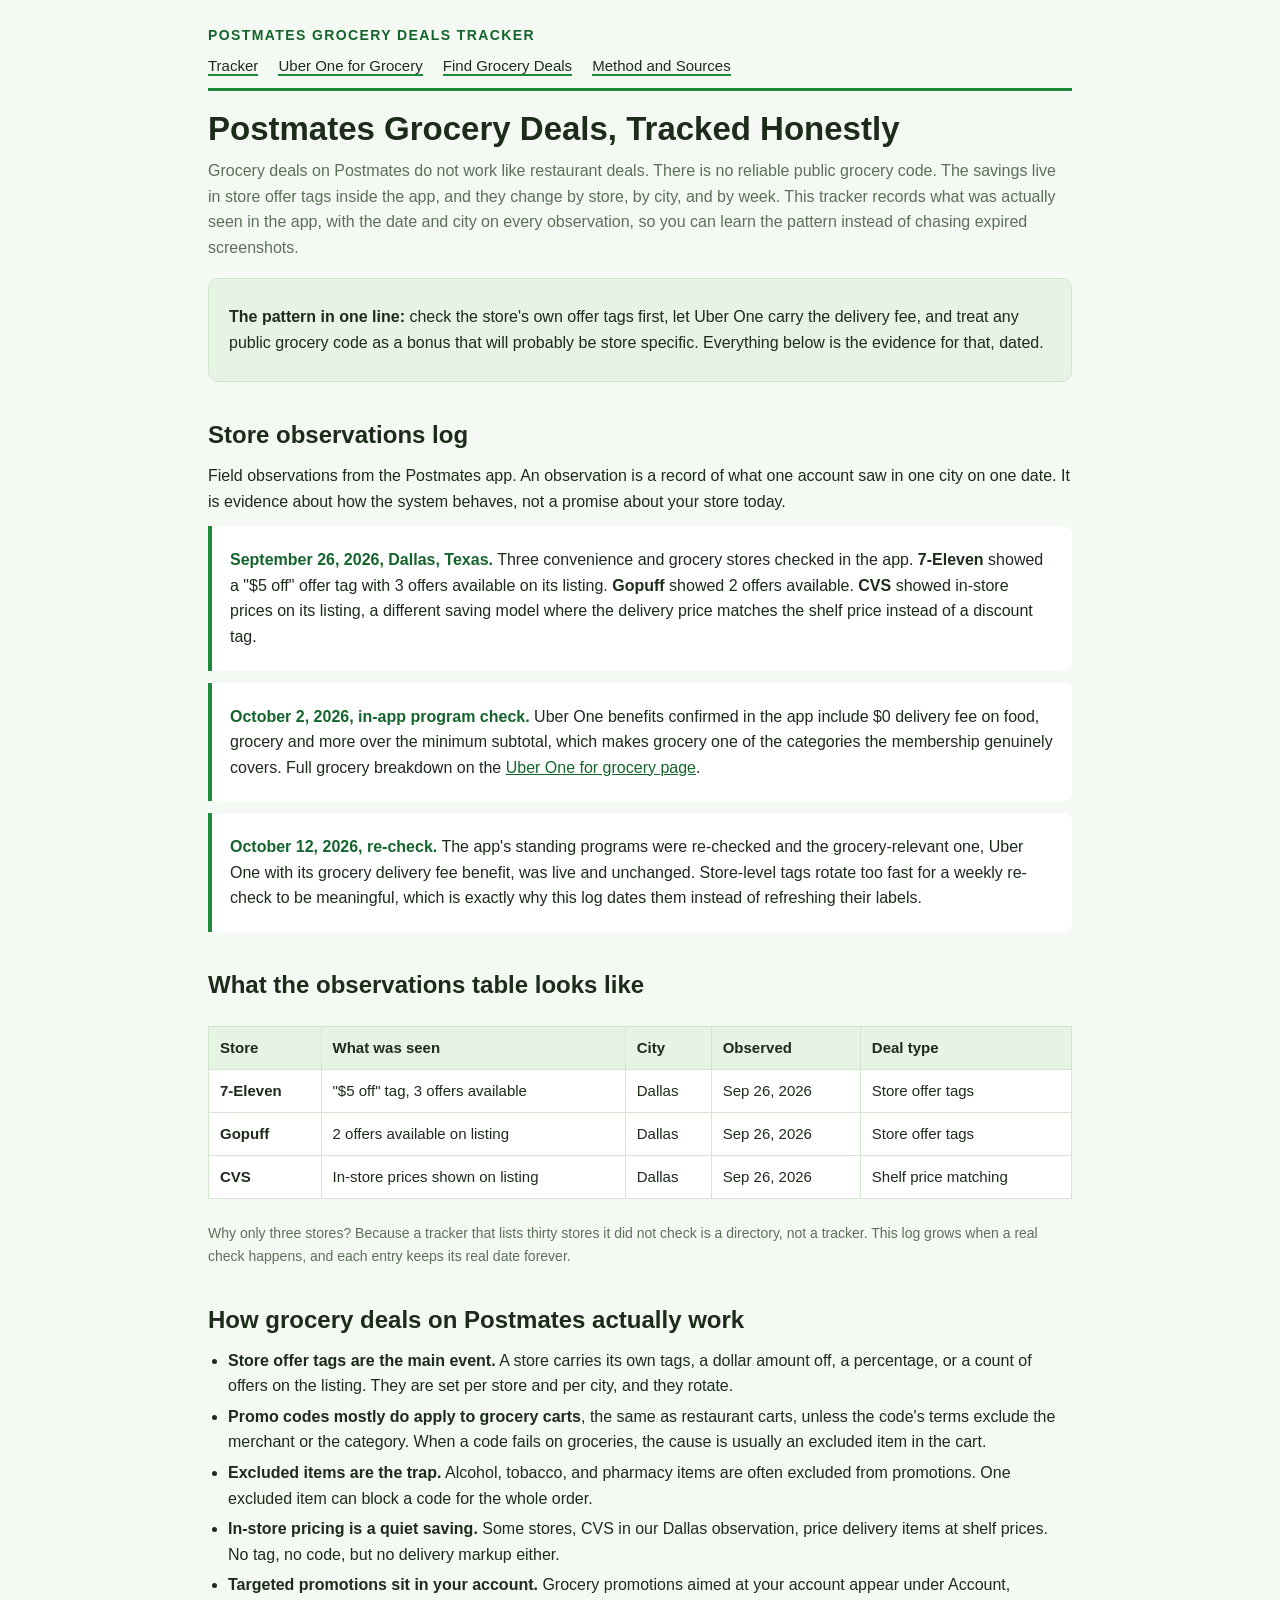
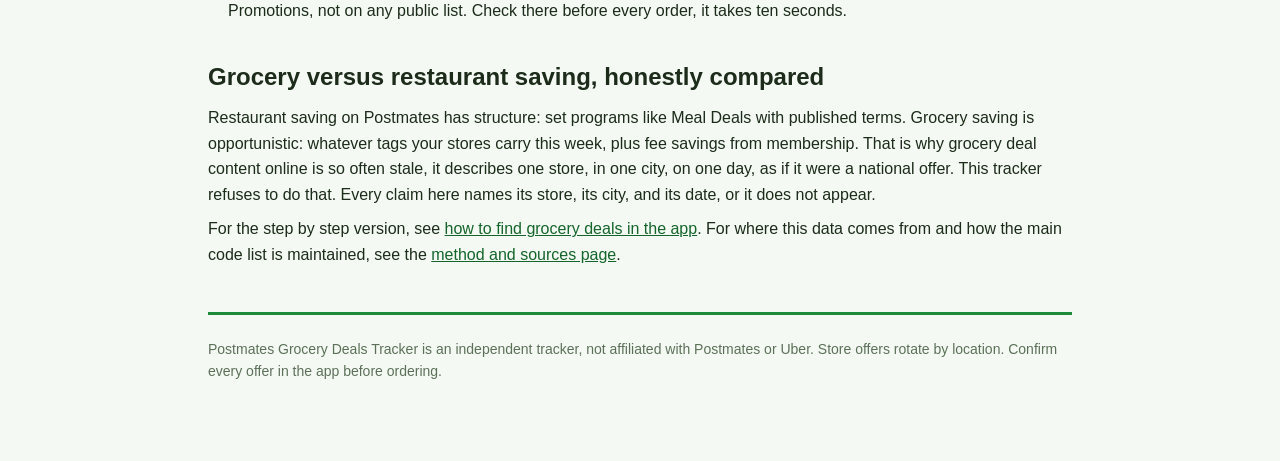
==== index.html @ 3d308e71 "Build grocery deals tracker site: dated store observations log, Uber One grocery math, find-deals ro" ====
<!DOCTYPE html>
<html lang="en">
<head>
<meta charset="UTF-8">
<meta name="viewport" content="width=device-width, initial-scale=1.0">
<title>Postmates Grocery Deals Tracker: Store Offers, Tracked With Dates (October 2026)</title>
<meta name="description" content="A dated tracker of grocery and convenience deals on Postmates. Store offer tags observed in the app in Dallas, Uber One grocery value, exclusion rules, and how to find grocery offers yourself.">
<link rel="stylesheet" href="styles.css">
<script type="application/ld+json">
{
  "@context": "https://schema.org",
  "@type": "FAQPage",
  "mainEntity": [
    {"@type":"Question","name":"Do Postmates promo codes work on grocery orders?","acceptedAnswer":{"@type":"Answer","text":"Yes, in general. Grocery, convenience, and pharmacy stores on Postmates carry the same kinds of offer tags as restaurants, and most codes can apply to a grocery order. Every promotion has its own terms though: some are limited to participating merchants, and alcohol, tobacco, and pharmacy items are often excluded, which is the usual reason a code fails on a grocery cart."}},
    {"@type":"Question","name":"Where do I find grocery deals in the Postmates app?","acceptedAnswer":{"@type":"Answer","text":"Open a grocery or convenience store's page in the app and look for offer tags on the listing, such as a dollar amount off or a number of offers available. Also check the Offers tab and your Account, Promotions section before ordering, because targeted grocery promotions appear there rather than on public code lists."}},
    {"@type":"Question","name":"Does Uber One help with Postmates grocery orders?","acceptedAnswer":{"@type":"Answer","text":"Yes. Uber One benefits verified in the app in October 2026 include $0 delivery fee on food, grocery and more over the minimum subtotal, which makes it the most consistent grocery saving for regular users, more reliable than hunting for a store-specific code."}}
  ]
}
</script>
</head>
<body>
<div class="wrap">
<header class="site">
  <div class="brand">Postmates Grocery Deals Tracker</div>
  <nav>
    <a href="index.html">Tracker</a>
    <a href="uber-one-grocery.html">Uber One for Grocery</a>
    <a href="find-grocery-deals.html">Find Grocery Deals</a>
    <a href="method.html">Method and Sources</a>
  </nav>
</header>

<h1>Postmates Grocery Deals, Tracked Honestly</h1>
<p class="muted">Grocery deals on Postmates do not work like restaurant deals. There is no reliable public grocery code. The savings live in store offer tags inside the app, and they change by store, by city, and by week. This tracker records what was actually seen in the app, with the date and city on every observation, so you can learn the pattern instead of chasing expired screenshots.</p>

<div class="hero">
  <p><strong>The pattern in one line:</strong> check the store's own offer tags first, let Uber One carry the delivery fee, and treat any public grocery code as a bonus that will probably be store specific. Everything below is the evidence for that, dated.</p>
</div>

<h2>Store observations log</h2>
<p>Field observations from the Postmates app. An observation is a record of what one account saw in one city on one date. It is evidence about how the system behaves, not a promise about your store today.</p>

<div class="log">
  <p><span class="date">September 26, 2026, Dallas, Texas.</span> Three convenience and grocery stores checked in the app. <strong>7-Eleven</strong> showed a "$5 off" offer tag with 3 offers available on its listing. <strong>Gopuff</strong> showed 2 offers available. <strong>CVS</strong> showed in-store prices on its listing, a different saving model where the delivery price matches the shelf price instead of a discount tag.</p>
</div>
<div class="log">
  <p><span class="date">October 2, 2026, in-app program check.</span> Uber One benefits confirmed in the app include $0 delivery fee on food, grocery and more over the minimum subtotal, which makes grocery one of the categories the membership genuinely covers. Full grocery breakdown on the <a href="uber-one-grocery.html">Uber One for grocery page</a>.</p>
</div>
<div class="log">
  <p><span class="date">October 12, 2026, re-check.</span> The app's standing programs were re-checked and the grocery-relevant one, Uber One with its grocery delivery fee benefit, was live and unchanged. Store-level tags rotate too fast for a weekly re-check to be meaningful, which is exactly why this log dates them instead of refreshing their labels.</p>
</div>

<h2>What the observations table looks like</h2>
<div class="scroll">
<table>
  <thead><tr><th>Store</th><th>What was seen</th><th>City</th><th>Observed</th><th>Deal type</th></tr></thead>
  <tbody>
    <tr><td><strong>7-Eleven</strong></td><td>"$5 off" tag, 3 offers available</td><td>Dallas</td><td>Sep 26, 2026</td><td>Store offer tags</td></tr>
    <tr><td><strong>Gopuff</strong></td><td>2 offers available on listing</td><td>Dallas</td><td>Sep 26, 2026</td><td>Store offer tags</td></tr>
    <tr><td><strong>CVS</strong></td><td>In-store prices shown on listing</td><td>Dallas</td><td>Sep 26, 2026</td><td>Shelf price matching</td></tr>
  </tbody>
</table>
</div>
<p class="small">Why only three stores? Because a tracker that lists thirty stores it did not check is a directory, not a tracker. This log grows when a real check happens, and each entry keeps its real date forever.</p>

<h2>How grocery deals on Postmates actually work</h2>
<ul>
  <li><strong>Store offer tags are the main event.</strong> A store carries its own tags, a dollar amount off, a percentage, or a count of offers on the listing. They are set per store and per city, and they rotate.</li>
  <li><strong>Promo codes mostly do apply to grocery carts</strong>, the same as restaurant carts, unless the code's terms exclude the merchant or the category. When a code fails on groceries, the cause is usually an excluded item in the cart.</li>
  <li><strong>Excluded items are the trap.</strong> Alcohol, tobacco, and pharmacy items are often excluded from promotions. One excluded item can block a code for the whole order.</li>
  <li><strong>In-store pricing is a quiet saving.</strong> Some stores, CVS in our Dallas observation, price delivery items at shelf prices. No tag, no code, but no delivery markup either.</li>
  <li><strong>Targeted promotions sit in your account.</strong> Grocery promotions aimed at your account appear under Account, Promotions, not on any public list. Check there before every order, it takes ten seconds.</li>
</ul>

<h2>Grocery versus restaurant saving, honestly compared</h2>
<p>Restaurant saving on Postmates has structure: set programs like Meal Deals with published terms. Grocery saving is opportunistic: whatever tags your stores carry this week, plus fee savings from membership. That is why grocery deal content online is so often stale, it describes one store, in one city, on one day, as if it were a national offer. This tracker refuses to do that. Every claim here names its store, its city, and its date, or it does not appear.</p>
<p>For the step by step version, see <a href="find-grocery-deals.html">how to find grocery deals in the app</a>. For where this data comes from and how the main code list is maintained, see the <a href="method.html">method and sources page</a>.</p>

<footer>
  <p>Postmates Grocery Deals Tracker is an independent tracker, not affiliated with Postmates or Uber. Store offers rotate by location. Confirm every offer in the app before ordering.</p>
</footer>
</div>
</body>
</html>
---- styles.css ----
:root{
  --bg:#f4faf3; --ink:#1c2b1a; --muted:#5c7059; --accent:#1d8a3c;
  --accent-dark:#14642b; --line:#d3e6d0; --card:#ffffff; --soft:#e5f4e3;
}
*{box-sizing:border-box}
body{margin:0;background:var(--bg);color:var(--ink);
  font-family:Arial,Helvetica,sans-serif;line-height:1.6}
.wrap{max-width:900px;margin:0 auto;padding:0 18px 70px}
header.site{padding:24px 0 10px;border-bottom:3px solid var(--accent)}
.brand{font-weight:bold;letter-spacing:.1em;text-transform:uppercase;color:var(--accent-dark);font-size:14px}
nav{margin-top:8px;font-size:15px}
nav a{color:var(--ink);text-decoration:none;margin-right:16px;border-bottom:2px solid var(--accent)}
nav a:hover{color:var(--accent-dark)}
h1{font-size:33px;line-height:1.2;margin:18px 0 8px}
h2{font-size:24px;margin:34px 0 8px}
h3{font-size:19px;margin:20px 0 6px}
p{margin:9px 0}
.muted{color:var(--muted)} .small{font-size:14px;color:var(--muted)}
.hero{background:var(--soft);border:1px solid var(--line);border-radius:10px;padding:16px 20px;margin:18px 0}
table{width:100%;border-collapse:collapse;background:var(--card);margin:14px 0;font-size:15px}
th,td{border:1px solid var(--line);padding:9px 11px;text-align:left;vertical-align:top}
th{background:var(--soft)}
.tag{display:inline-block;font-size:12px;padding:2px 9px;border-radius:20px;font-weight:bold;
  background:var(--soft);color:var(--accent-dark);border:1px solid var(--accent)}
.card{background:var(--card);border:1px solid var(--line);border-radius:8px;padding:16px 20px;margin:14px 0}
.log{border-left:4px solid var(--accent);background:var(--card);padding:12px 18px;margin:12px 0;border-radius:0 8px 8px 0}
.log .date{font-weight:bold;color:var(--accent-dark)}
ul,ol{margin:8px 0 8px 20px;padding:0} li{margin:5px 0}
a{color:var(--accent-dark)}
footer{border-top:3px solid var(--accent);margin-top:44px;padding-top:14px;font-size:14px;color:var(--muted)}
.scroll{overflow-x:auto}
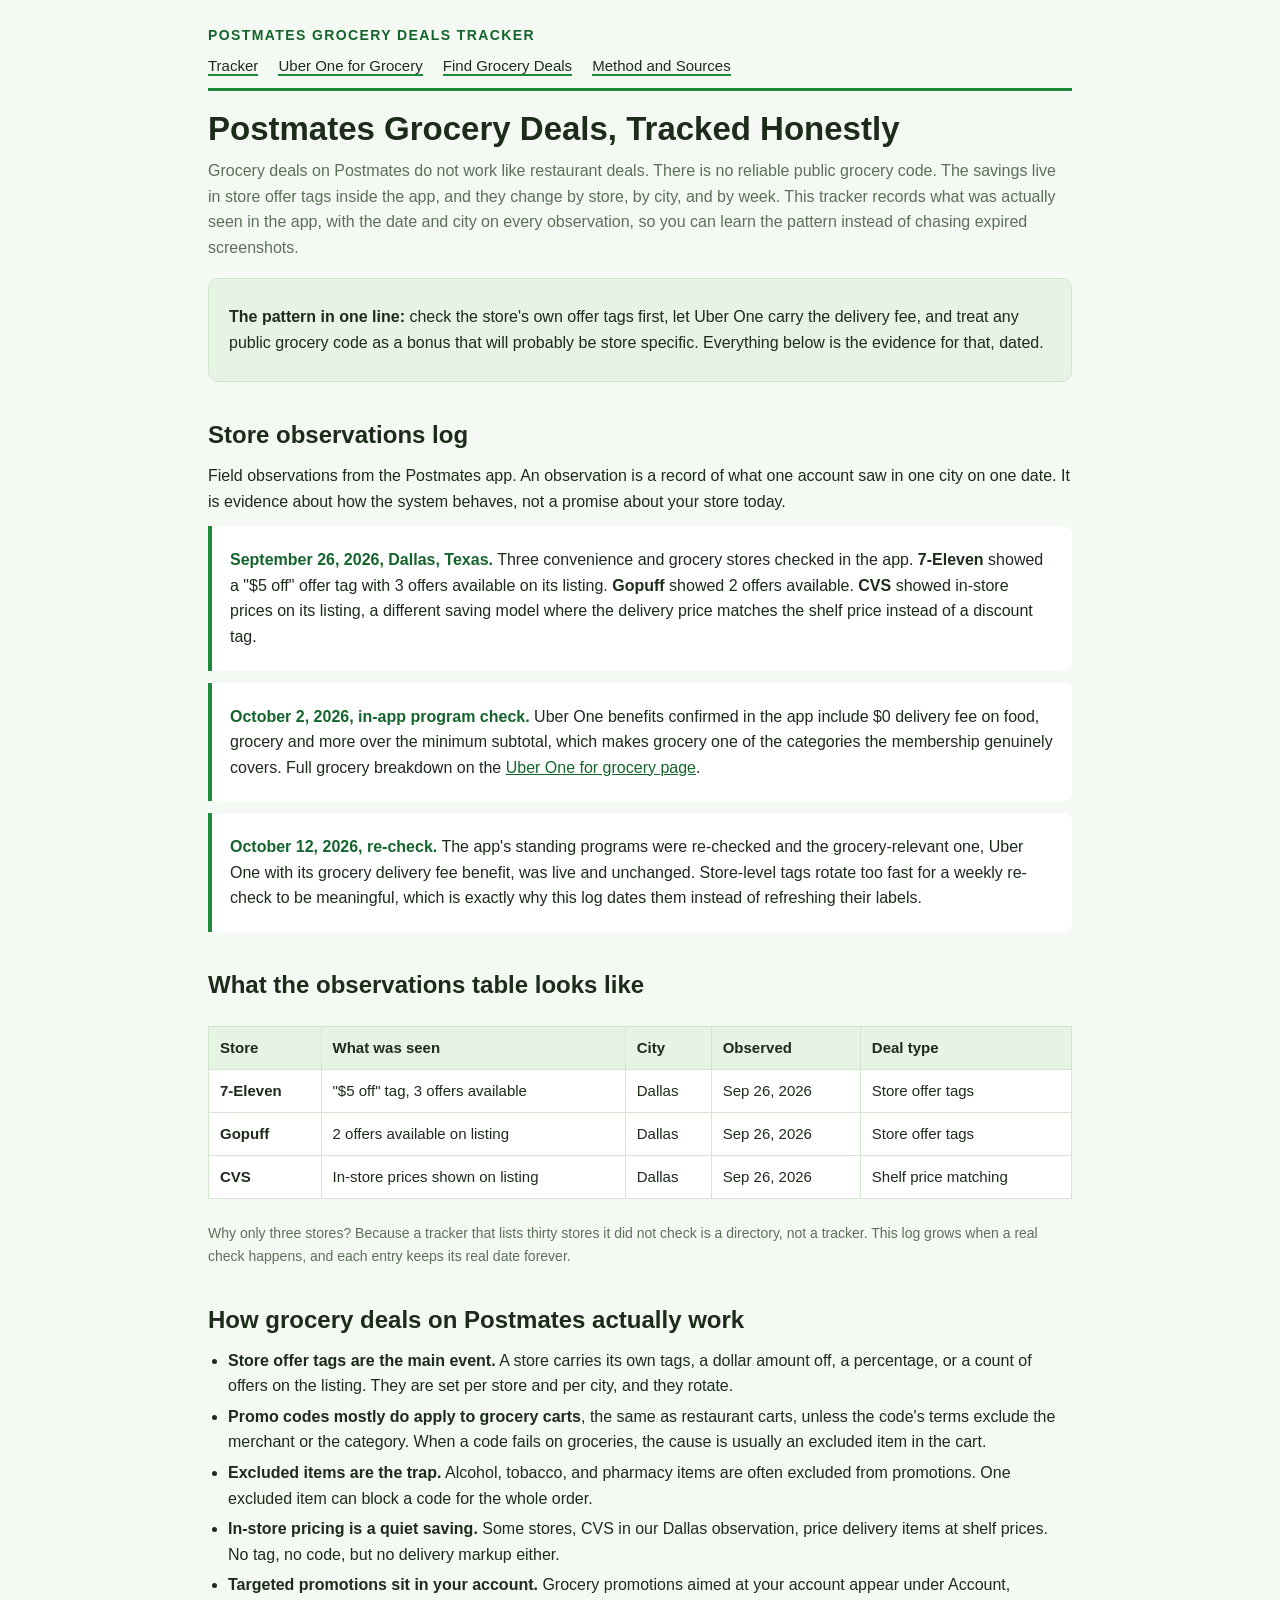
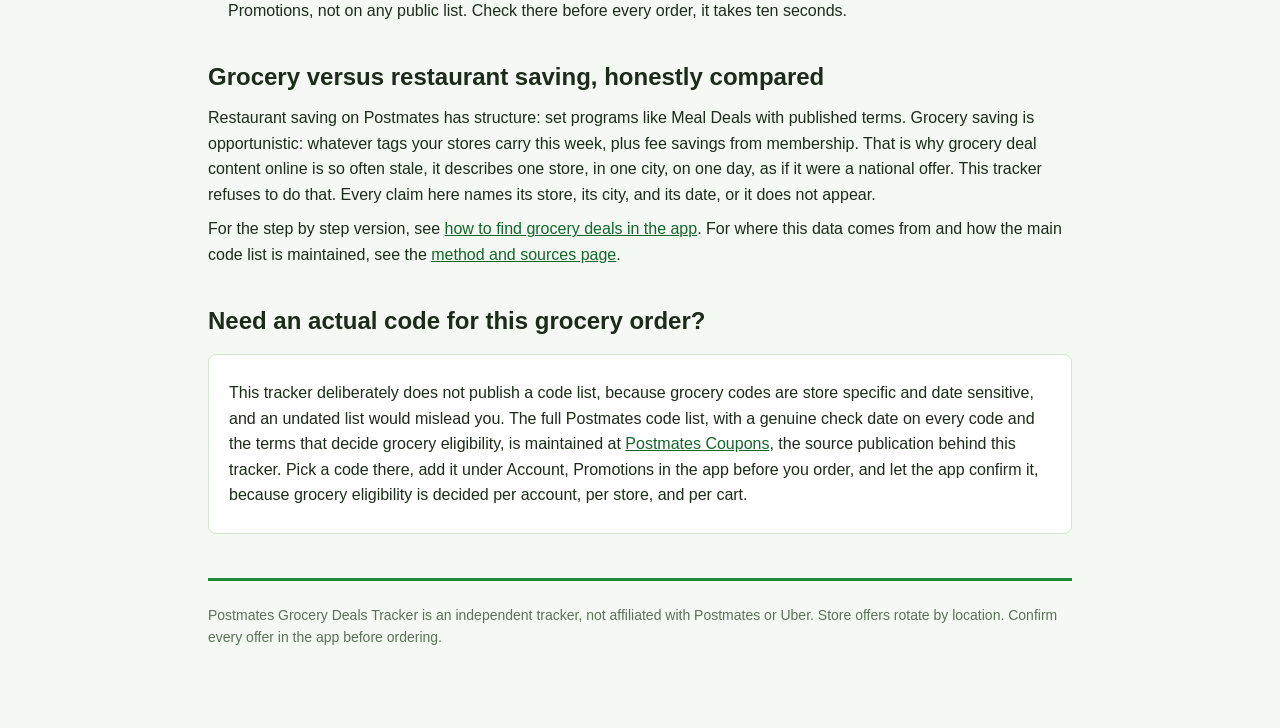
==== commit 5b077c6c: "Fix: add resource link section to homepage (was only on method page), plus sitemap, canonicals, robo" ====
--- a/index.html
+++ b/index.html
@@ -5,6 +5,7 @@
 <meta name="viewport" content="width=device-width, initial-scale=1.0">
 <title>Postmates Grocery Deals Tracker: Store Offers, Tracked With Dates (October 2026)</title>
 <meta name="description" content="A dated tracker of grocery and convenience deals on Postmates. Store offer tags observed in the app in Dallas, Uber One grocery value, exclusion rules, and how to find grocery offers yourself.">
+<link rel="canonical" href="https://postmates-grocery-deals.vercel.app/">
 <link rel="stylesheet" href="styles.css">
 <script type="application/ld+json">
 {
@@ -76,6 +77,11 @@
 <p>Restaurant saving on Postmates has structure: set programs like Meal Deals with published terms. Grocery saving is opportunistic: whatever tags your stores carry this week, plus fee savings from membership. That is why grocery deal content online is so often stale, it describes one store, in one city, on one day, as if it were a national offer. This tracker refuses to do that. Every claim here names its store, its city, and its date, or it does not appear.</p>
 <p>For the step by step version, see <a href="find-grocery-deals.html">how to find grocery deals in the app</a>. For where this data comes from and how the main code list is maintained, see the <a href="method.html">method and sources page</a>.</p>
 
+<h2>Need an actual code for this grocery order?</h2>
+<div class="card">
+  <p>This tracker deliberately does not publish a code list, because grocery codes are store specific and date sensitive, and an undated list would mislead you. The full Postmates code list, with a genuine check date on every code and the terms that decide grocery eligibility, is maintained at <a href="https://postmatescoupons.us/">Postmates Coupons</a>, the source publication behind this tracker. Pick a code there, add it under Account, Promotions in the app before you order, and let the app confirm it, because grocery eligibility is decided per account, per store, and per cart.</p>
+</div>
+
 <footer>
   <p>Postmates Grocery Deals Tracker is an independent tracker, not affiliated with Postmates or Uber. Store offers rotate by location. Confirm every offer in the app before ordering.</p>
 </footer>
